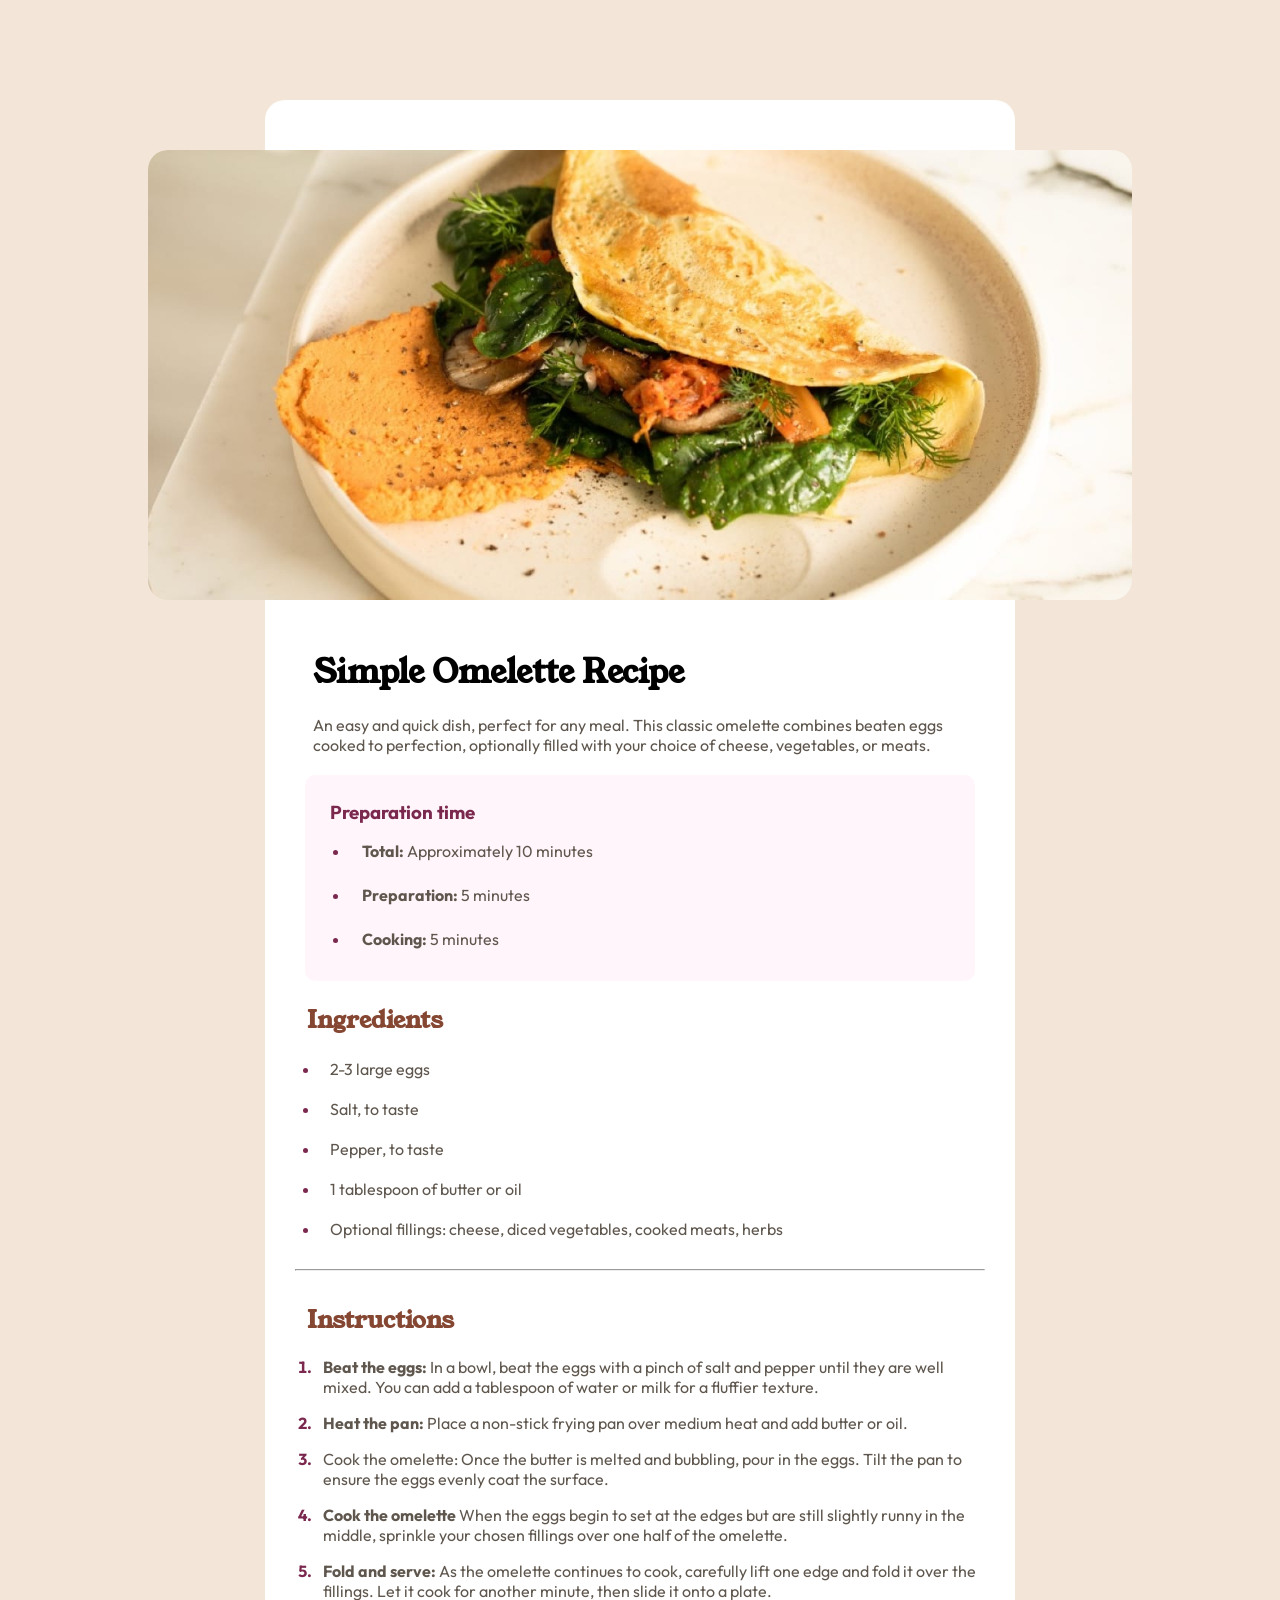
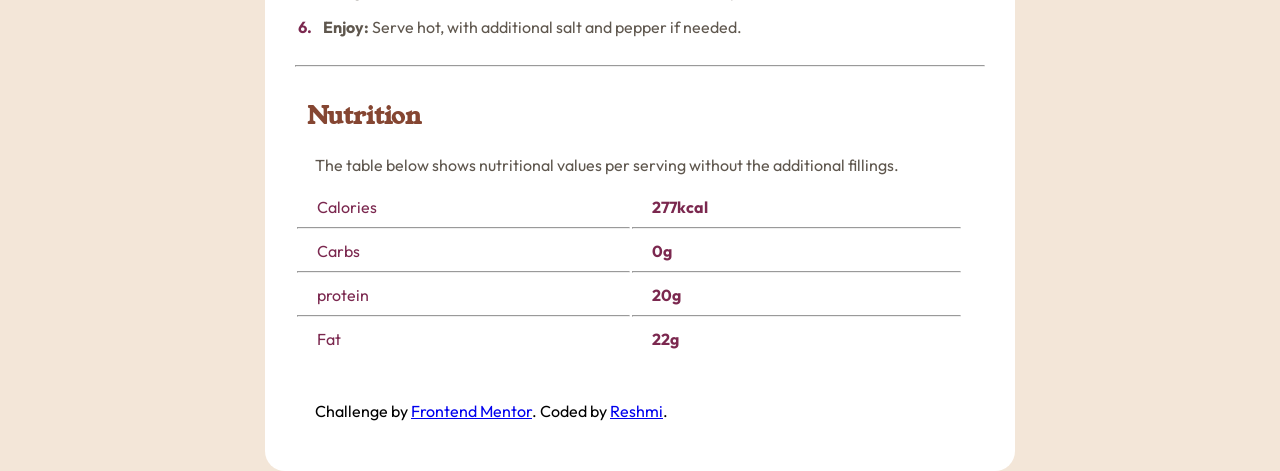
==== index.html @ 319112fa "Update index.html" ====
<!DOCTYPE html>
<html lang="en">

<head>
  <meta charset="UTF-8">
  <meta name="viewport" content="width=device-width, initial-scale=1.0">
  <!-- displays site properly based on user's device -->

  <link rel="icon" type="image/png" sizes="32x32" href="./assets/images/favicon-32x32.png">
  <link rel="stylesheet" href="style.css">
  <title>Frontend Mentor | Recipe page</title>
  <link rel="preconnect" href="https://fonts.googleapis.com">
  <link rel="preconnect" href="https://fonts.gstatic.com" crossorigin>
  <link href="https://fonts.googleapis.com/css2?family=Outfit:wght@400;600;800&family=Young+Serif&display=swap"
    rel="stylesheet">
</head>

<body>
  <div class="container">
    <div class="img">
      <img src="../assets/images/imageOmelette.jpeg">
    </div>
    <h1 class="header"> Simple Omelette Recipe
    </h1>
    <div class="para">
      <p>An easy and quick dish, perfect for any meal. This classic omelette combines beaten eggs cooked
        to perfection, optionally filled with your choice of cheese, vegetables, or meats.</p>
    </div>
    <div class="prepartion-time">
      <h3>Preparation time</h3>
      <ul>
        <li> <strong>Total:</strong> Approximately 10 minutes</li>
        <li><strong>Preparation:</strong> 5 minutes</li>
        <li><strong>Cooking:</strong> 5 minutes</li>
      </ul>
    </div>

    <div class="list1">
      <h2> Ingredients
      </h2>
      <ul>
        <li> 2-3 large eggs
        </li>
        <li> Salt, to taste
        </li>
        <li> Pepper, to taste
        </li>
        <li> 1 tablespoon of butter or oil
        </li>
        <li> Optional fillings: cheese, diced vegetables, cooked meats, herbs
        </li>
      </ul>
    </div>
    <br>
    <hr>
    <br>
    <div class="list2">
      <h2> Instructions
      </h2>

      <ol>
        <li><strong>Beat the eggs:</strong> In a bowl, beat the eggs with a pinch of salt and pepper until they are well
          mixed. You can
          add a tablespoon of water or milk for a fluffier texture.

        </li>
        <li><strong>Heat the pan:</strong> Place a non-stick frying pan over medium heat and add butter or oil.
        </li>
        <li> Cook the omelette: Once the butter is melted and bubbling, pour in the eggs. Tilt the pan to ensure the
          eggs evenly coat the surface.

        </li>
        <li><strong>Cook the omelette</strong> When the eggs begin to set at the edges but are still slightly runny in
          the
          middle, sprinkle your chosen fillings over one half of the omelette.

        </li>
        <li><strong>Fold and serve:</strong> As the omelette continues to cook, carefully lift one edge and fold it over
          the fillings.
          Let it cook for another minute, then slide it onto a plate.

        </li>
        <li><strong> Enjoy:</strong> Serve hot, with additional salt and pepper if needed.
        </li>
      </ol>
    </div>
    <br>
    <hr>
    <br>
    <div class="table">
      <h2> Nutrition
      </h2>

      <p> The table below shows nutritional values per serving without the additional fillings.</p>

      <table>
        <tr>
          <td>
            <p>Calories</p><hr>
          </td>
          <td>
            <p><strong>277kcal</strong></p><hr>
          </td>
        </tr>
        <tr>
          <td>
            <p>Carbs</p><hr>
          </td>
          <td>
            <p><strong>0g</strong></p><hr>
          </td>
        </tr>
        <tr>
          <td>
            <p>protein</p><hr>
          </td>
          <td>
            <p><strong>20g</strong></p><hr>
          </td>
        </tr>
        <tr>
          <td>
            <p>Fat</p>
          </td>
          <td>
            <p><strong>22g</strong></p>
          </td>
        </tr>
      </table>
    </div>

    <div class="attribution">
      <br>
     
      Challenge by <a href="https://www.frontendmentor.io?ref=challenge" target="_blank">Frontend Mentor</a>.
      Coded by <a href="#">Reshmi</a>.
    </div>
  </div>
</body>

</html>
---- style.css ----
*{
    margin: 0;
    padding: 0;
    box-sizing: border-box;
    font-family: 'Outfit', sans-serif;

}

body{
    background-color:  hsl(30, 54%, 90%);
    display: flex;
    justify-content: center;
    height: 2000px;
}
.container{
    position: absolute;
    width: 750px;
    margin: 100px;
    padding: 30px;
    background-color: hsl(0, 0%, 100%);
    display: flex;
    flex-direction: column;
    border-radius: 20px;

}
.img{
    display: flex;
    justify-content: center;
}
.img img{
    height: 50vh;
    width: 80vw;
    margin: 20px 20px 40px 20px;
    border-radius: 20px;
}

h1,p{
    margin-left: 8px;
    padding: 10px;
   
}

h1{
    font-family: 'Young Serif', serif;
    
}

p{
    color: hsl(30, 10%, 34%);
    font-family: 'Outfit', sans-serif; 
}

.prepartion-time{
    background-color:hsl(330, 100%, 98%);
    margin: 10px;
    padding: 20px;
    border-radius: 10px;
    color: hsl(30, 10%, 34%);
}

.prepartion-time h3{
    font-family: 'Outfit', sans-serif;
    color: hsl(332, 51%, 32%) ;
    padding: 5px;
}

.prepartion-time ul li{
    font-size: 16px;
    padding: 12px;
    margin-left: 25px;
  
}

h2{
    font-family: 'Young Serif', serif;
    color:  hsl(14, 45%, 36%) ;
    padding: 12px;
}

.list1 ul li{
   margin-left: 25px;
   padding: 10px;
   color: hsl(30, 10%, 34%);
}

.list1 ul li::marker, .prepartion-time li::marker, .list2 ol li::marker{
    color:  hsl(332, 51%, 32%);
    font-weight: bold;
}


.list2 ol li{
    padding: 8px;
    margin-left: 20px;
    color:hsl(30, 10%, 34%);;
    border: 0;
}

.table p{
    margin-left: 10px;
}

.table td p{
    margin-right: 19vw;
}

hr::marker{
    color: hsl(30, 18%, 87%);
}


table td p{
    color: hsl(332, 51%, 32%);
}

.attribution{
    margin: 20px;
}
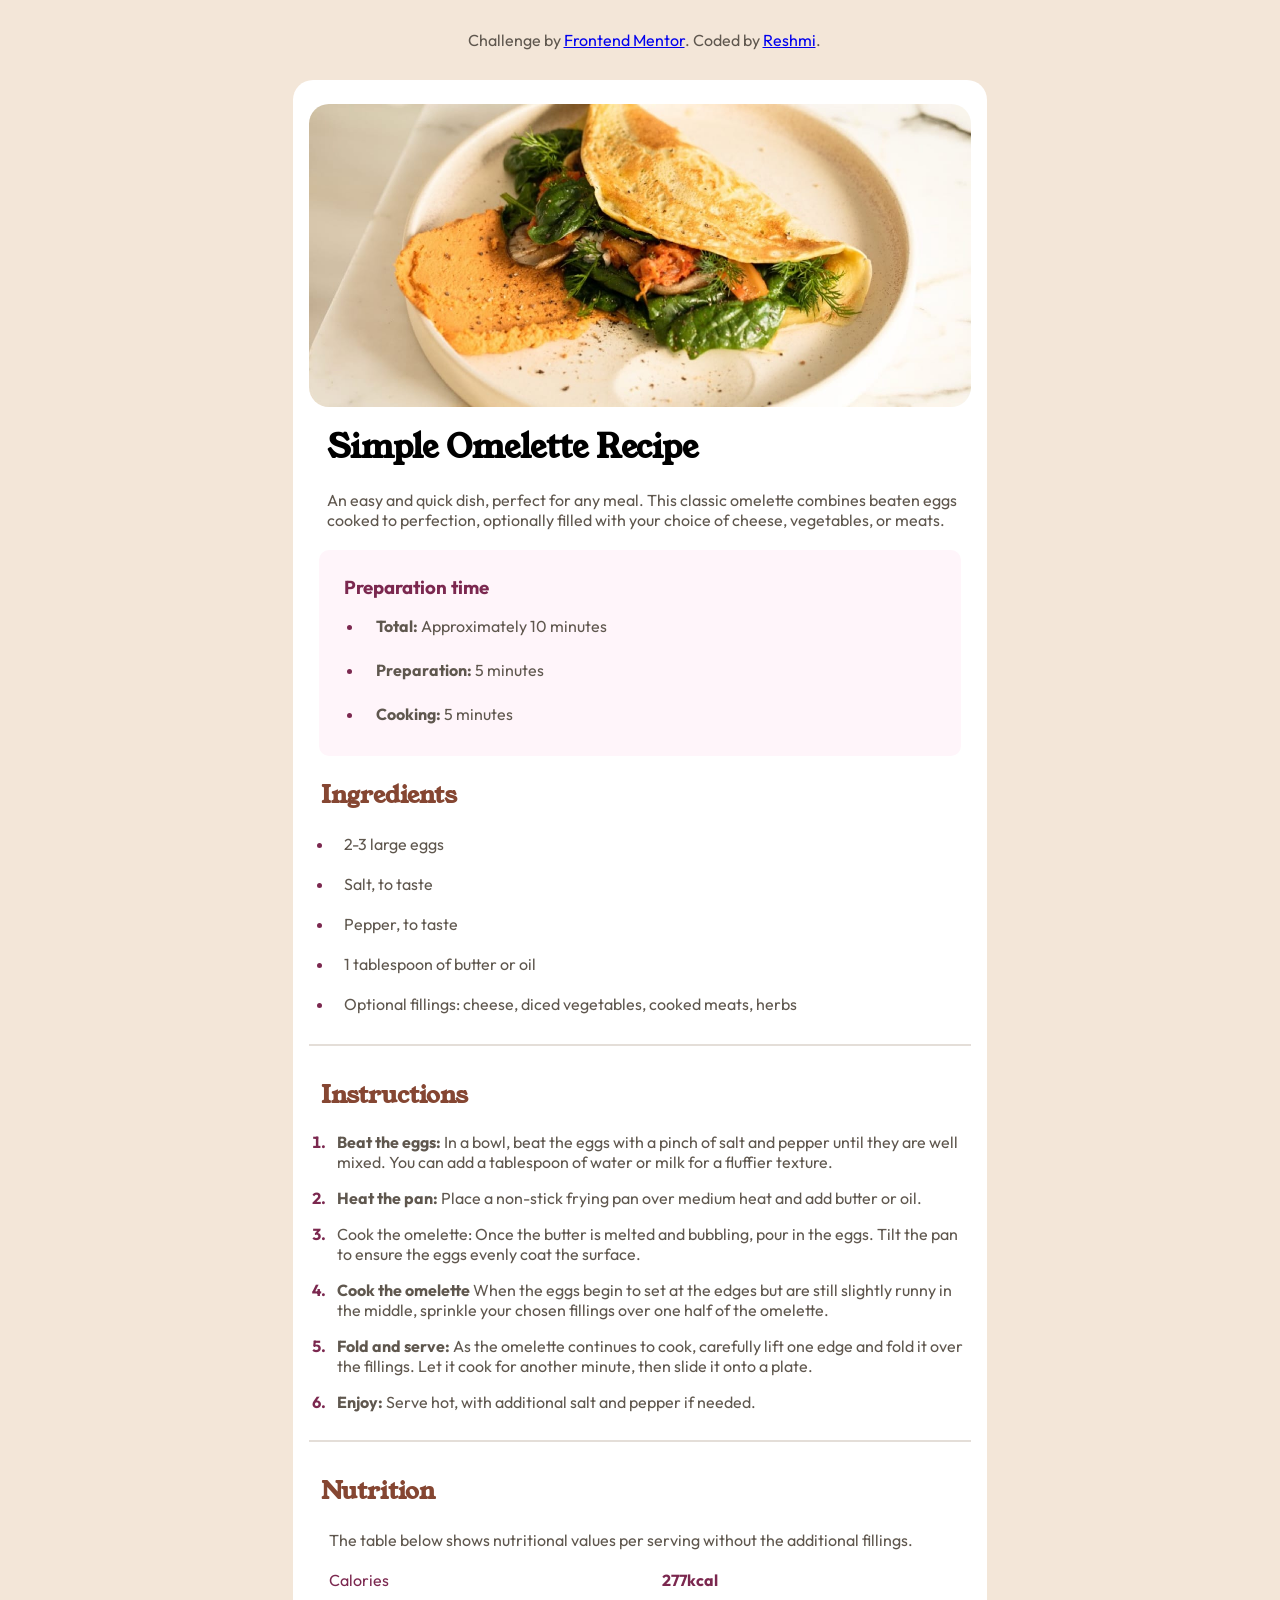
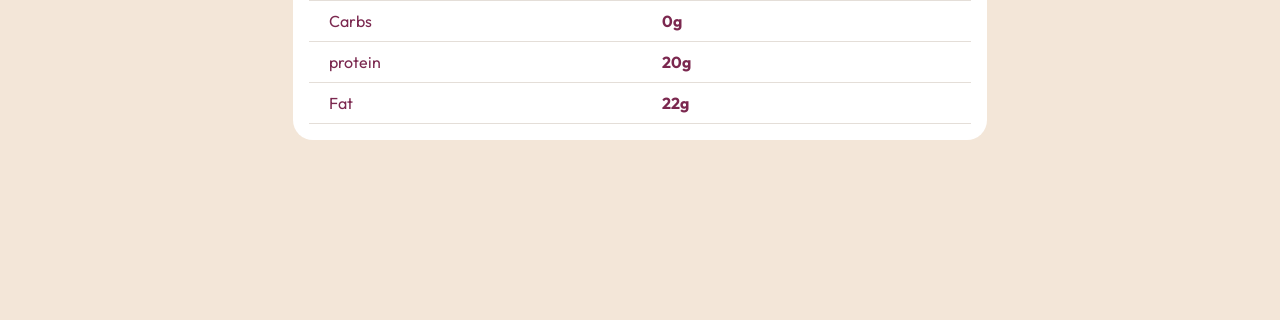
==== commit 6191fd35: "updated" ====
--- a/index.html
+++ b/index.html
@@ -16,9 +16,9 @@
 </head>
 
 <body>
-  <div class="container">
+  <container class="container">
     <div class="img">
-      <img src="../assets/images/imageOmelette.jpeg">
+      <img src="imageOmelette.jpeg" alt="omelette image">
     </div>
     <h1 class="header"> Simple Omelette Recipe
     </h1>
@@ -96,26 +96,26 @@
       <table>
         <tr>
           <td>
-            <p>Calories</p><hr>
+            <p>Calories</p>
           </td>
           <td>
-            <p><strong>277kcal</strong></p><hr>
+            <p><strong>277kcal</strong></p>
           </td>
         </tr>
         <tr>
           <td>
-            <p>Carbs</p><hr>
+            <p>Carbs</p>
           </td>
           <td>
-            <p><strong>0g</strong></p><hr>
+            <p><strong>0g</strong></p>
           </td>
         </tr>
         <tr>
           <td>
-            <p>protein</p><hr>
+            <p>protein</p>
           </td>
           <td>
-            <p><strong>20g</strong></p><hr>
+            <p><strong>20g</strong></p>
           </td>
         </tr>
         <tr>
@@ -128,14 +128,15 @@
         </tr>
       </table>
     </div>
+  </container>
 
     <div class="attribution">
       <br>
      
-      Challenge by <a href="https://www.frontendmentor.io?ref=challenge" target="_blank">Frontend Mentor</a>.
-      Coded by <a href="#">Reshmi</a>.
+      <p>Challenge by <a href="https://www.frontendmentor.io?ref=challenge" target="_blank">Frontend Mentor</a>.
+      Coded by <a href="#">Reshmi</a>.</p>
     </div>
-  </div>
+  
 </body>
 
 </html>
--- a/style.css
+++ b/style.css
@@ -10,13 +10,13 @@
     background-color:  hsl(30, 54%, 90%);
     display: flex;
     justify-content: center;
-    height: 2000px;
+    height: 120rem;
 }
 .container{
     position: absolute;
-    width: 750px;
-    margin: 100px;
-    padding: 30px;
+    max-width: min-content;
+    margin: 5rem;
+    padding: 1rem;
     background-color: hsl(0, 0%, 100%);
     display: flex;
     flex-direction: column;
@@ -26,11 +26,13 @@
 .img{
     display: flex;
     justify-content: center;
+    max-height: 20rem;
 }
 .img img{
-    height: 50vh;
-    width: 80vw;
-    margin: 20px 20px 40px 20px;
+    
+    max-height: 100%;
+    max-width: 100%;
+    margin: 8px 0px 8px 0px;
     border-radius: 20px;
 }
 
@@ -104,15 +106,30 @@
     margin-right: 19vw;
 }
 
-hr::marker{
-    color: hsl(30, 18%, 87%);
+table td p{
+    color: hsl(332, 51%, 32%)
+}
+
+hr{
+    border: solid 1px hsl(30, 18%, 87%);
+}
+
+table {
+    border-collapse:collapse;
+    width: 100%;
+    
 }
 
 
-table td p{
-    color: hsl(332, 51%, 32%);
+
+table tr,td{
+    border-top: none;
+    border-right: none;
+    border-bottom:  solid 1px hsl(30, 18%, 87%); 
 }
-
 .attribution{
+    display: flex;
+    justify-content: center;
     margin: 20px;
+   
 }
